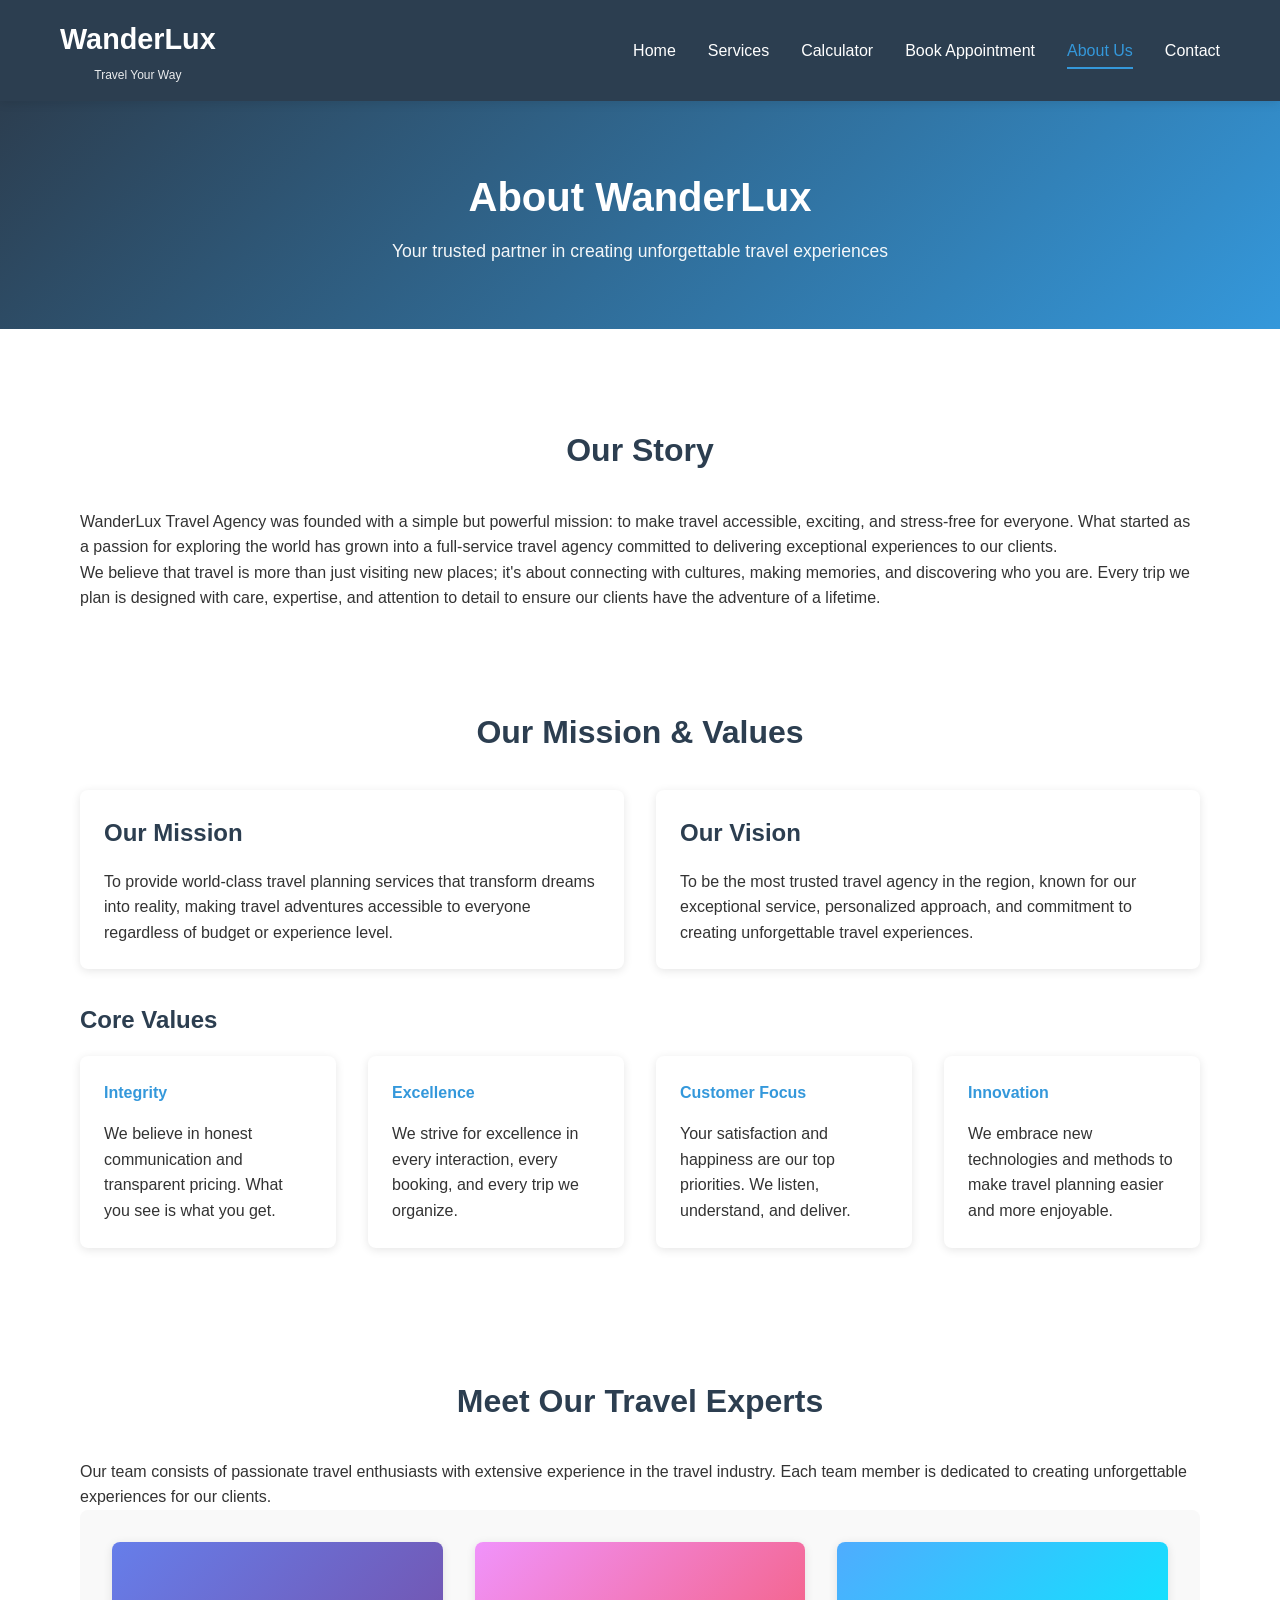
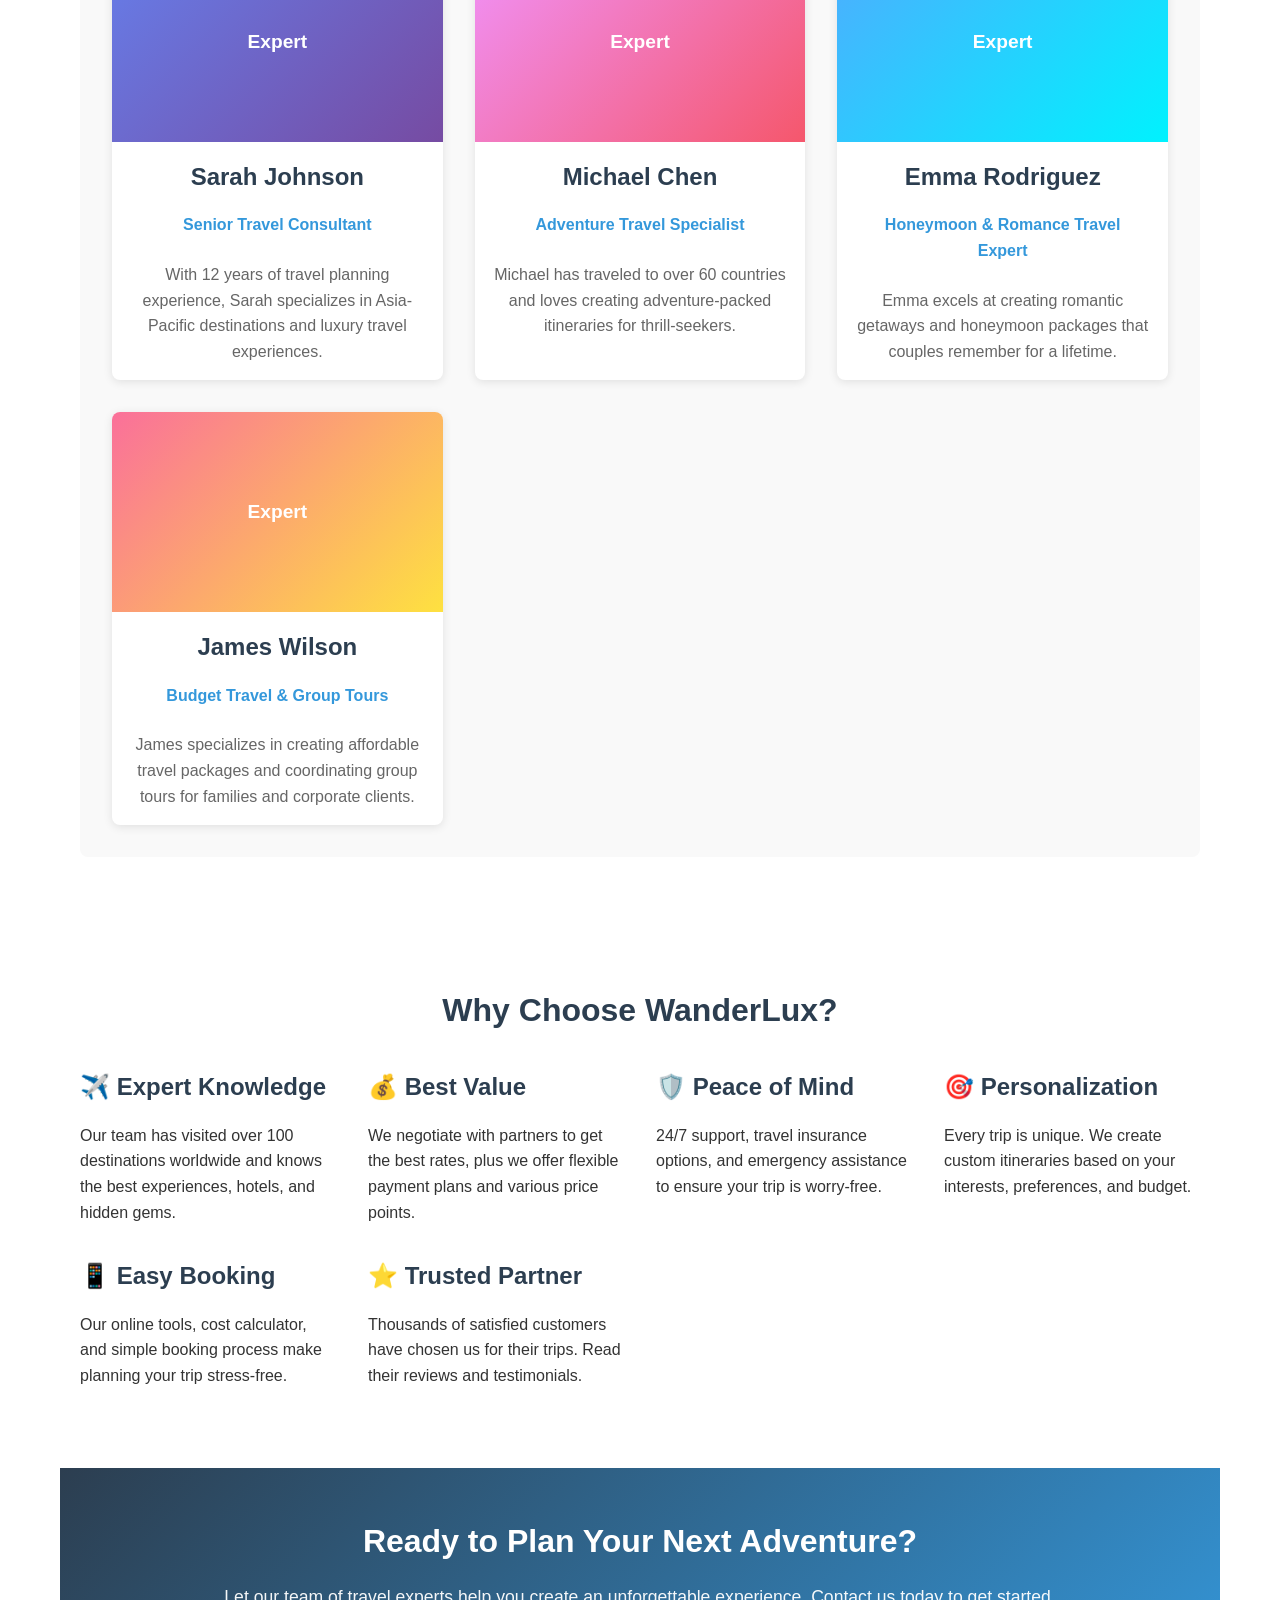
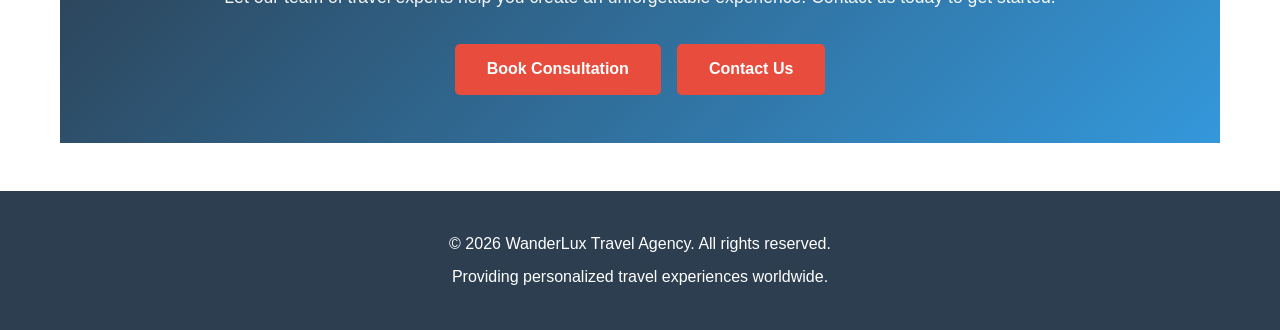
==== about.html @ 0206f582 "first commit" ====
<!DOCTYPE html>
<html lang="en">
<head>
    <meta charset="UTF-8">
    <meta name="viewport" content="width=device-width, initial-scale=1.0">
    <meta name="description" content="About WanderLux Travel Agency - Learn about our mission, team, and commitment to travel excellence.">
    <meta name="keywords" content="travel agency, about us, mission, travel experts, professional team">
    <meta name="author" content="WanderLux Travel Agency">
    <title>About Us - WanderLux Travel Agency</title>
    <link rel="stylesheet" href="css/style.css">
</head>
<body>
    <!-- Navigation Bar -->
    <nav class="navbar">
        <div class="container">
            <div class="navbar-brand">
                <h1 class="logo">WanderLux</h1>
                <p class="tagline">Travel Your Way</p>
            </div>
            <ul class="nav-links">
                <li><a href="index.html">Home</a></li>
                <li><a href="services.html">Services</a></li>
                <li><a href="calculator.html">Calculator</a></li>
                <li><a href="appointment.html">Book Appointment</a></li>
                <li><a href="about.html" class="active">About Us</a></li>
                <li><a href="contact.html">Contact</a></li>
            </ul>
        </div>
    </nav>

    <!-- Page Header -->
    <header class="page-header">
        <div class="container">
            <h1>About WanderLux</h1>
            <p>Your trusted partner in creating unforgettable travel experiences</p>
        </div>
    </header>

    <!-- Main Content -->
    <main>
        <div class="container">
            <!-- Our Story Section -->
            <section class="about-section scroll-animate">
                <h2>Our Story</h2>
                <p>WanderLux Travel Agency was founded with a simple but powerful mission: to make travel accessible, exciting, and stress-free for everyone. What started as a passion for exploring the world has grown into a full-service travel agency committed to delivering exceptional experiences to our clients.</p>
                <p>We believe that travel is more than just visiting new places; it's about connecting with cultures, making memories, and discovering who you are. Every trip we plan is designed with care, expertise, and attention to detail to ensure our clients have the adventure of a lifetime.</p>
            </section>

            <!-- Mission & Values Section -->
            <section class="mission-section scroll-animate">
                <h2>Our Mission & Values</h2>
                <div class="mission-grid">
                    <article class="mission-card">
                        <h3>Our Mission</h3>
                        <p>To provide world-class travel planning services that transform dreams into reality, making travel adventures accessible to everyone regardless of budget or experience level.</p>
                    </article>
                    <article class="mission-card">
                        <h3>Our Vision</h3>
                        <p>To be the most trusted travel agency in the region, known for our exceptional service, personalized approach, and commitment to creating unforgettable travel experiences.</p>
                    </article>
                </div>

                <h3>Core Values</h3>
                <div class="values-grid">
                    <div class="value-item">
                        <h4>Integrity</h4>
                        <p>We believe in honest communication and transparent pricing. What you see is what you get.</p>
                    </div>
                    <div class="value-item">
                        <h4>Excellence</h4>
                        <p>We strive for excellence in every interaction, every booking, and every trip we organize.</p>
                    </div>
                    <div class="value-item">
                        <h4>Customer Focus</h4>
                        <p>Your satisfaction and happiness are our top priorities. We listen, understand, and deliver.</p>
                    </div>
                    <div class="value-item">
                        <h4>Innovation</h4>
                        <p>We embrace new technologies and methods to make travel planning easier and more enjoyable.</p>
                    </div>
                </div>
            </section>

            <!-- Our Team Section -->
            <section class="team-section scroll-animate">
                <h2>Meet Our Travel Experts</h2>
                <p>Our team consists of passionate travel enthusiasts with extensive experience in the travel industry. Each team member is dedicated to creating unforgettable experiences for our clients.</p>

                <div class="team-grid">
                    <article class="team-card">
                        <div class="team-placeholder" style="background: linear-gradient(135deg, #667eea 0%, #764ba2 100%);">
                            <span>Expert</span>
                        </div>
                        <h3>Sarah Johnson</h3>
                        <p class="role">Senior Travel Consultant</p>
                        <p>With 12 years of travel planning experience, Sarah specializes in Asia-Pacific destinations and luxury travel experiences.</p>
                    </article>

                    <article class="team-card">
                        <div class="team-placeholder" style="background: linear-gradient(135deg, #f093fb 0%, #f5576c 100%);">
                            <span>Expert</span>
                        </div>
                        <h3>Michael Chen</h3>
                        <p class="role">Adventure Travel Specialist</p>
                        <p>Michael has traveled to over 60 countries and loves creating adventure-packed itineraries for thrill-seekers.</p>
                    </article>

                    <article class="team-card">
                        <div class="team-placeholder" style="background: linear-gradient(135deg, #4facfe 0%, #00f2fe 100%);">
                            <span>Expert</span>
                        </div>
                        <h3>Emma Rodriguez</h3>
                        <p class="role">Honeymoon & Romance Travel Expert</p>
                        <p>Emma excels at creating romantic getaways and honeymoon packages that couples remember for a lifetime.</p>
                    </article>

                    <article class="team-card">
                        <div class="team-placeholder" style="background: linear-gradient(135deg, #fa709a 0%, #fee140 100%);">
                            <span>Expert</span>
                        </div>
                        <h3>James Wilson</h3>
                        <p class="role">Budget Travel & Group Tours</p>
                        <p>James specializes in creating affordable travel packages and coordinating group tours for families and corporate clients.</p>
                    </article>
                </div>
            </section>

            <!-- Why Choose Us Section -->
            <section class="why-us-section scroll-animate">
                <h2>Why Choose WanderLux?</h2>
                <div class="why-grid">
                    <div class="why-item">
                        <h3>✈️ Expert Knowledge</h3>
                        <p>Our team has visited over 100 destinations worldwide and knows the best experiences, hotels, and hidden gems.</p>
                    </div>
                    <div class="why-item">
                        <h3>💰 Best Value</h3>
                        <p>We negotiate with partners to get the best rates, plus we offer flexible payment plans and various price points.</p>
                    </div>
                    <div class="why-item">
                        <h3>🛡️ Peace of Mind</h3>
                        <p>24/7 support, travel insurance options, and emergency assistance to ensure your trip is worry-free.</p>
                    </div>
                    <div class="why-item">
                        <h3>🎯 Personalization</h3>
                        <p>Every trip is unique. We create custom itineraries based on your interests, preferences, and budget.</p>
                    </div>
                    <div class="why-item">
                        <h3>📱 Easy Booking</h3>
                        <p>Our online tools, cost calculator, and simple booking process make planning your trip stress-free.</p>
                    </div>
                    <div class="why-item">
                        <h3>⭐ Trusted Partner</h3>
                        <p>Thousands of satisfied customers have chosen us for their trips. Read their reviews and testimonials.</p>
                    </div>
                </div>
            </section>

            <!-- Call to Action -->
            <section class="cta-section scroll-animate">
                <h2>Ready to Plan Your Next Adventure?</h2>
                <p>Let our team of travel experts help you create an unforgettable experience. Contact us today to get started.</p>
                <div style="display: flex; gap: 1rem; justify-content: center; flex-wrap: wrap;">
                    <a href="appointment.html" class="cta-button">Book Consultation</a>
                    <a href="contact.html" class="cta-button">Contact Us</a>
                </div>
            </section>
        </div>
    </main>

    <!-- Footer -->
    <footer class="footer">
        <div class="container">
            <p>&copy; 2026 WanderLux Travel Agency. All rights reserved.</p>
            <p>Providing personalized travel experiences worldwide.</p>
        </div>
    </footer>

    <script src="js/script.js"></script>
</body>
</html>
---- css/style.css ----
/* ============================================
   WanderLux Travel Agency - Main Stylesheet
   ============================================ */

/* Root Variables */
:root {
    --primary-color: #2c3e50;
    --secondary-color: #3498db;
    --accent-color: #e74c3c;
    --success-color: #27ae60;
    --light-gray: #ecf0f1;
    --dark-gray: #34495e;
    --text-color: #333;
    --border-color: #ddd;
    --shadow: 0 2px 10px rgba(0, 0, 0, 0.1);
    --shadow-lg: 0 4px 20px rgba(0, 0, 0, 0.15);
    --transition: all 0.3s ease;
}

/* Reset and Base Styles */
* {
    margin: 0;
    padding: 0;
    box-sizing: border-box;
}

html {
    scroll-behavior: smooth;
}

body {
    font-family: 'Segoe UI', Tahoma, Geneva, Verdana, sans-serif;
    color: var(--text-color);
    line-height: 1.6;
    background-color: #fff;
}

.container {
    max-width: 1200px;
    margin: 0 auto;
    padding: 0 20px;
}

/* Navigation Bar */
.navbar {
    background: var(--primary-color);
    color: white;
    padding: 1rem 0;
    position: sticky;
    top: 0;
    z-index: 1000;
    box-shadow: var(--shadow);
}

.navbar .container {
    display: flex;
    justify-content: space-between;
    align-items: center;
    flex-wrap: wrap;
}

.navbar-brand {
    display: flex;
    flex-direction: column;
    align-items: center;
}

.logo {
    font-size: 1.8rem;
    font-weight: bold;
    margin: 0;
}

.tagline {
    font-size: 0.75rem;
    margin: 0.25rem 0 0 0;
    opacity: 0.9;
}

.nav-links {
    display: flex;
    list-style: none;
    gap: 2rem;
    flex-wrap: wrap;
    justify-content: center;
}

.nav-links a {
    color: white;
    text-decoration: none;
    transition: var(--transition);
    padding: 0.5rem 0;
    border-bottom: 2px solid transparent;
}

.nav-links a:hover,
.nav-links a.active {
    border-bottom-color: var(--secondary-color);
    color: var(--secondary-color);
}

/* Hero Section */
.hero {
    background: linear-gradient(135deg, var(--primary-color) 0%, var(--secondary-color) 100%);
    color: white;
    padding: 8rem 20px;
    text-align: center;
    margin-bottom: 3rem;
}

.hero-content h1 {
    font-size: 3rem;
    margin-bottom: 1rem;
    animation: slideInDown 0.8s ease;
}

.hero-content p {
    font-size: 1.3rem;
    margin-bottom: 2rem;
    opacity: 0.95;
    animation: slideInUp 0.8s ease;
}

/* Page Header */
.page-header {
    background: linear-gradient(135deg, var(--primary-color) 0%, var(--secondary-color) 100%);
    color: white;
    padding: 4rem 20px;
    text-align: center;
    margin-bottom: 3rem;
}

.page-header h1 {
    font-size: 2.5rem;
    margin-bottom: 0.5rem;
}

.page-header p {
    font-size: 1.1rem;
    opacity: 0.95;
}

/* Buttons */
.cta-button {
    display: inline-block;
    background-color: var(--accent-color);
    color: white;
    padding: 0.8rem 2rem;
    border-radius: 5px;
    text-decoration: none;
    transition: var(--transition);
    border: none;
    cursor: pointer;
    font-size: 1rem;
    font-weight: 600;
}

.cta-button:hover {
    background-color: #c0392b;
    transform: translateY(-3px);
    box-shadow: var(--shadow-lg);
}

.cta-button-large {
    padding: 1rem 2.5rem;
    font-size: 1.1rem;
}

.submit-button {
    background-color: var(--secondary-color);
    color: white;
    padding: 0.8rem 2rem;
    border-radius: 5px;
    border: none;
    cursor: pointer;
    font-size: 1rem;
    font-weight: 600;
    transition: var(--transition);
}

.submit-button:hover {
    background-color: #2980b9;
    transform: translateY(-2px);
    box-shadow: var(--shadow-lg);
}

.reset-button {
    background-color: var(--light-gray);
    color: var(--text-color);
    padding: 0.8rem 2rem;
    border-radius: 5px;
    border: 1px solid var(--border-color);
    cursor: pointer;
    font-size: 1rem;
    font-weight: 600;
    transition: var(--transition);
}

.reset-button:hover {
    background-color: #d5dbdb;
}

/* Sections */
section {
    padding: 3rem 20px;
}

h2 {
    font-size: 2rem;
    margin-bottom: 2rem;
    text-align: center;
    color: var(--primary-color);
}

h3 {
    font-size: 1.5rem;
    margin-bottom: 1rem;
    color: var(--primary-color);
}

/* Featured Destinations */
.featured-destinations,
.popular-packages {
    background-color: #f9f9f9;
}

.destinations-grid,
.packages-grid {
    display: grid;
    grid-template-columns: repeat(auto-fit, minmax(250px, 1fr));
    gap: 2rem;
    margin-bottom: 2rem;
}

.destination-card,
.package-card {
    background: white;
    border-radius: 8px;
    overflow: hidden;
    box-shadow: var(--shadow);
    transition: var(--transition);
    cursor: pointer;
}

.destination-card:hover,
.package-card:hover {
    transform: translateY(-10px);
    box-shadow: var(--shadow-lg);
}

.card-image {
    height: 200px;
    position: relative;
    overflow: hidden;
}

.card-image img {
    width: 100%;
    height: 100%;
    object-fit: cover;
}

.destination-label {
    position: absolute;
    top: 10px;
    right: 10px;
    background-color: var(--accent-color);
    color: white;
    padding: 0.5rem 1rem;
    border-radius: 20px;
    font-size: 0.9rem;
    font-weight: 600;
}

.card-content {
    padding: 1.5rem;
}

.card-content h3 {
    margin-bottom: 0.8rem;
}

.card-content p {
    color: #666;
    margin-bottom: 0.8rem;
}

.price-tag {
    font-size: 1.3rem;
    color: var(--accent-color);
    font-weight: bold;
    margin-bottom: 1rem;
}

.package-card ul {
    list-style: none;
    margin: 1rem 0;
}

.package-card ul li {
    padding: 0.5rem 0;
    color: #666;
}

/* Form Styling */
.form-container {
    max-width: 600px;
    margin: 2rem auto;
    background: white;
    padding: 2rem;
    border-radius: 8px;
    box-shadow: var(--shadow);
}

.form-group {
    margin-bottom: 1.5rem;
}

.form-group label {
    display: block;
    margin-bottom: 0.5rem;
    font-weight: 600;
    color: var(--primary-color);
}

.required {
    color: var(--accent-color);
}

.form-group input[type="text"],
.form-group input[type="email"],
.form-group input[type="tel"],
.form-group input[type="date"],
.form-group input[type="number"],
.form-group select,
.form-group textarea {
    width: 100%;
    padding: 0.8rem;
    border: 1px solid var(--border-color);
    border-radius: 5px;
    font-size: 1rem;
    transition: var(--transition);
    font-family: inherit;
}

.form-group input:focus,
.form-group select:focus,
.form-group textarea:focus {
    outline: none;
    border-color: var(--secondary-color);
    box-shadow: 0 0 0 3px rgba(52, 152, 219, 0.1);
}

.form-group small {
    display: block;
    margin-top: 0.3rem;
    color: #666;
    font-size: 0.85rem;
}

.radio-group {
    display: flex;
    flex-direction: column;
    gap: 1rem;
}

.radio-option {
    display: flex;
    align-items: center;
    gap: 0.5rem;
}

.radio-option input[type="radio"] {
    width: 18px;
    height: 18px;
    cursor: pointer;
}

.radio-option label {
    margin: 0;
    font-weight: normal;
    cursor: pointer;
}

.checkbox-group {
    margin-top: 1.5rem;
}

.checkbox-group input[type="checkbox"] {
    margin-right: 0.5rem;
    width: 18px;
    height: 18px;
    cursor: pointer;
}

.checkbox-group label {
    display: inline;
    margin-bottom: 0;
    font-weight: normal;
}

.error-message {
    display: block;
    color: var(--accent-color);
    font-size: 0.85rem;
    margin-top: 0.3rem;
}

.error-message.show {
    display: block;
}

.success-message {
    background-color: #d4edda;
    border: 1px solid #c3e6cb;
    color: #155724;
    padding: 1.5rem;
    border-radius: 5px;
    margin-top: 1rem;
}

.success-message h3 {
    color: #155724;
    margin-bottom: 0.5rem;
}

/* Calculator Section */
.calculator-section {
    background-color: #f9f9f9;
}

.calculator-container {
    max-width: 700px;
    margin: 0 auto;
    background: white;
    padding: 2rem;
    border-radius: 8px;
    box-shadow: var(--shadow);
}

.calculator-form {
    margin-bottom: 2rem;
}

.result-section {
    margin-top: 2rem;
    padding: 2rem;
    background-color: #f0f8ff;
    border-radius: 8px;
    border-left: 4px solid var(--secondary-color);
}

.result-box {
    background: white;
    padding: 1.5rem;
    border-radius: 5px;
    margin: 1rem 0;
}

.result-text {
    font-size: 1.2rem;
    font-weight: 600;
    color: var(--primary-color);
    margin-bottom: 1rem;
}

.breakdown {
    margin-top: 1.5rem;
}

.breakdown h4 {
    margin-bottom: 1rem;
    color: var(--primary-color);
}

.breakdown ul {
    list-style: none;
    margin-bottom: 1rem;
}

.breakdown ul li {
    padding: 0.5rem 0;
    display: flex;
    justify-content: space-between;
    color: #666;
}

.total-cost {
    font-size: 1.3rem;
    color: var(--accent-color);
    padding-top: 1rem;
    border-top: 2px solid var(--border-color);
}

.disclaimer {
    font-size: 0.9rem;
    color: #666;
    margin-top: 1rem;
    font-style: italic;
}

/* Grid Layouts */
.info-grid,
.contact-info-grid,
.benefits-grid,
.why-grid,
.mission-grid,
.values-grid {
    display: grid;
    grid-template-columns: repeat(auto-fit, minmax(250px, 1fr));
    gap: 2rem;
    margin-bottom: 2rem;
}

.info-card,
.benefit-card,
.value-item,
.mission-card,
.contact-info-grid article {
    background: white;
    padding: 1.5rem;
    border-radius: 8px;
    box-shadow: var(--shadow);
    transition: var(--transition);
}

.info-card:hover,
.benefit-card:hover {
    transform: translateY(-5px);
    box-shadow: var(--shadow-lg);
}

.info-card h3,
.benefit-card h3,
.value-item h4 {
    margin-bottom: 1rem;
    color: var(--secondary-color);
}

/* Team Section */
.team-grid {
    display: grid;
    grid-template-columns: repeat(auto-fit, minmax(260px, 1fr));
    gap: 2rem;
    margin-bottom: 2rem;
    background-color: #f9f9f9;
    padding: 2rem;
    border-radius: 8px;
}

.team-card {
    background: white;
    border-radius: 8px;
    overflow: hidden;
    box-shadow: var(--shadow);
    transition: var(--transition);
    text-align: center;
}

.team-card:hover {
    transform: translateY(-10px);
    box-shadow: var(--shadow-lg);
}

.team-placeholder {
    height: 200px;
    display: flex;
    align-items: center;
    justify-content: center;
    color: white;
    font-size: 1.2rem;
    font-weight: bold;
}

.team-card h3 {
    padding: 1rem 1rem 0.5rem 1rem;
    margin: 0;
}

.team-card .role {
    color: var(--secondary-color);
    font-weight: 600;
    margin: 0.5rem 1rem;
}

.team-card p {
    padding: 0 1rem 1rem 1rem;
    color: #666;
    margin: 0;
}

/* Services Section */
.service-section {
    border-bottom: 1px solid var(--light-gray);
    padding: 2rem;
}

.service-content {
    display: grid;
    grid-template-columns: 1fr;
    gap: 2rem;
}

.service-section h2 {
    margin-top: 0;
}

.service-section h3 {
    margin-top: 1.5rem;
    font-size: 1.2rem;
}

.service-section ul,
.service-section p {
    line-height: 1.8;
    color: #555;
}

.service-section ul {
    list-style: none;
    margin: 1rem 0;
}

.service-section ul li {
    padding: 0.5rem 0;
    padding-left: 1.5rem;
    position: relative;
}

.service-section ul li:before {
    content: "✓";
    position: absolute;
    left: 0;
    color: var(--success-color);
    font-weight: bold;
}

/* CTA Section */
.cta-section {
    background: linear-gradient(135deg, var(--primary-color) 0%, var(--secondary-color) 100%);
    color: white;
    text-align: center;
    padding: 3rem 20px;
}

.cta-section h2 {
    color: white;
    margin-bottom: 1rem;
}

.cta-section p {
    font-size: 1.1rem;
    margin-bottom: 2rem;
    opacity: 0.95;
}

/* FAQ Section */
.faq-section {
    background-color: #f9f9f9;
}

.faq-grid {
    display: grid;
    grid-template-columns: repeat(auto-fit, minmax(300px, 1fr));
    gap: 2rem;
}

.faq-item {
    background: white;
    padding: 1.5rem;
    border-radius: 8px;
    box-shadow: var(--shadow);
}

.faq-item h3 {
    margin-top: 0;
    margin-bottom: 1rem;
    color: var(--secondary-color);
    font-size: 1.1rem;
}

.faq-item p {
    color: #666;
    margin: 0;
}

/* Map Section */
.map-container {
    border-radius: 8px;
    overflow: hidden;
    margin-bottom: 2rem;
}

/* Footer */
.footer {
    background-color: var(--primary-color);
    color: white;
    text-align: center;
    padding: 2rem;
    margin-top: 3rem;
}

.footer p {
    margin: 0.5rem 0;
}

/* Scroll Animations */
.scroll-animate {
    opacity: 0;
    animation: fadeInUp 0.8s ease forwards;
}

@keyframes fadeInUp {
    from {
        opacity: 0;
        transform: translateY(30px);
    }
    to {
        opacity: 1;
        transform: translateY(0);
    }
}

@keyframes slideInDown {
    from {
        opacity: 0;
        transform: translateY(-30px);
    }
    to {
        opacity: 1;
        transform: translateY(0);
    }
}

@keyframes slideInUp {
    from {
        opacity: 0;
        transform: translateY(30px);
    }
    to {
        opacity: 1;
        transform: translateY(0);
    }
}

/* Responsive Design */
@media (max-width: 768px) {
    .navbar .container {
        flex-direction: column;
        gap: 1rem;
    }

    .nav-links {
        gap: 1rem;
    }

    .hero-content h1 {
        font-size: 2rem;
    }

    .hero-content p {
        font-size: 1rem;
    }

    .page-header h1 {
        font-size: 1.8rem;
    }

    h2 {
        font-size: 1.5rem;
    }

    .destinations-grid,
    .packages-grid,
    .info-grid,
    .contact-info-grid,
    .benefits-grid,
    .why-grid {
        grid-template-columns: 1fr;
    }

    .team-grid {
        grid-template-columns: repeat(auto-fit, minmax(200px, 1fr));
    }

    .form-container {
        padding: 1.5rem;
    }

    .cta-button {
        padding: 0.7rem 1.5rem;
        font-size: 0.95rem;
    }

    .submit-button,
    .reset-button {
        width: 100%;
        margin-bottom: 0.5rem;
    }

    .service-content {
        grid-template-columns: 1fr;
    }

    section {
        padding: 2rem 15px;
    }
}

@media (max-width: 480px) {
    .hero-content h1 {
        font-size: 1.5rem;
    }

    .hero-content p {
        font-size: 0.9rem;
    }

    .page-header h1 {
        font-size: 1.5rem;
    }

    h2 {
        font-size: 1.3rem;
    }

    h3 {
        font-size: 1.2rem;
    }

    .nav-links {
        gap: 0.5rem;
    }

    .navbar-brand {
        margin-bottom: 1rem;
    }

    .form-group input,
    .form-group select,
    .form-group textarea {
        font-size: 16px;
    }

    .cta-button {
        display: block;
        width: 100%;
        text-align: center;
        margin-bottom: 1rem;
    }

    .radio-group {
        gap: 0.8rem;
    }

    section {
        padding: 1.5rem 10px;
    }

    .destinations-grid,
    .packages-grid {
        gap: 1.5rem;
    }

    .calculator-container {
        padding: 1rem;
    }
}

/* Accessibility Improvements */
:focus {
    outline: 2px solid var(--secondary-color);
    outline-offset: 2px;
}

a:focus,
button:focus {
    outline: 2px solid var(--secondary-color);
    outline-offset: 2px;
}

/* Print Styles */
@media print {
    .navbar,
    .cta-button,
    .nav-links {
        display: none;
    }

    body {
        font-size: 12pt;
        color: black;
    }

    a {
        text-decoration: underline;
    }
}
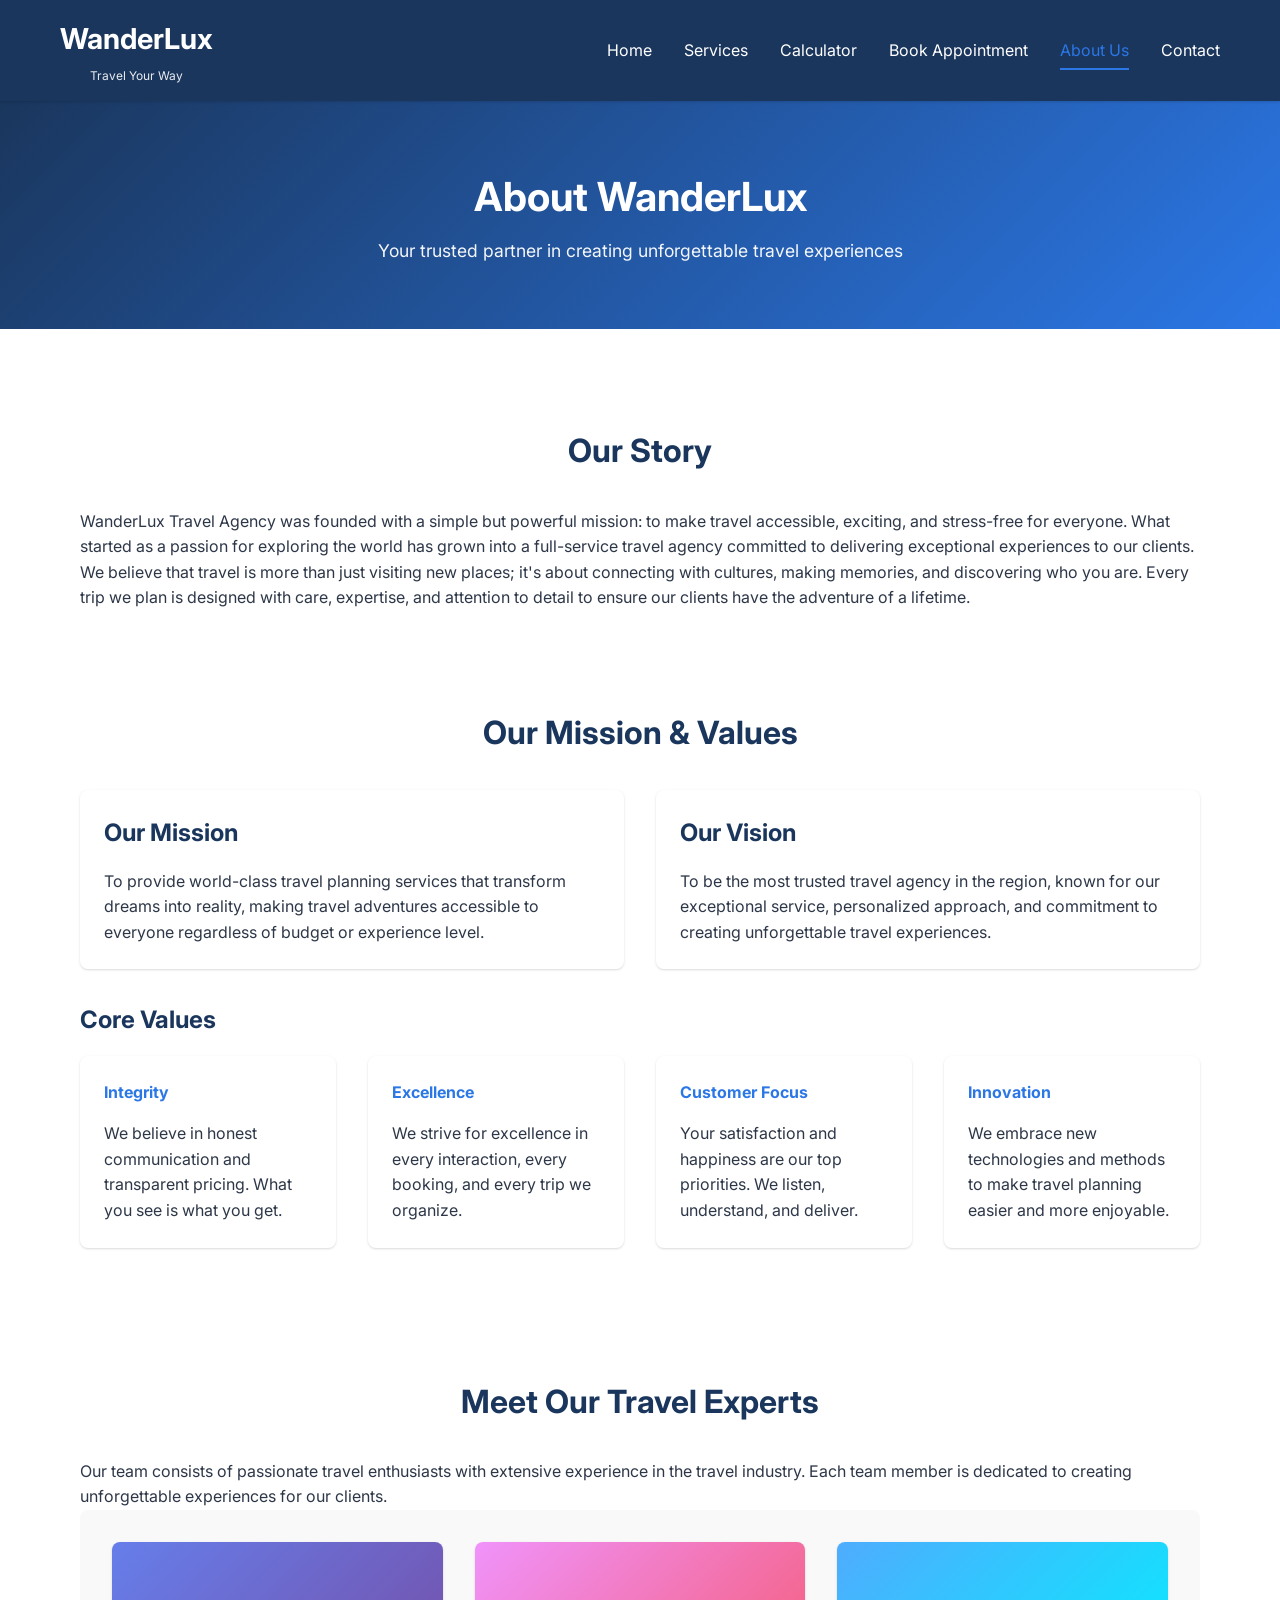
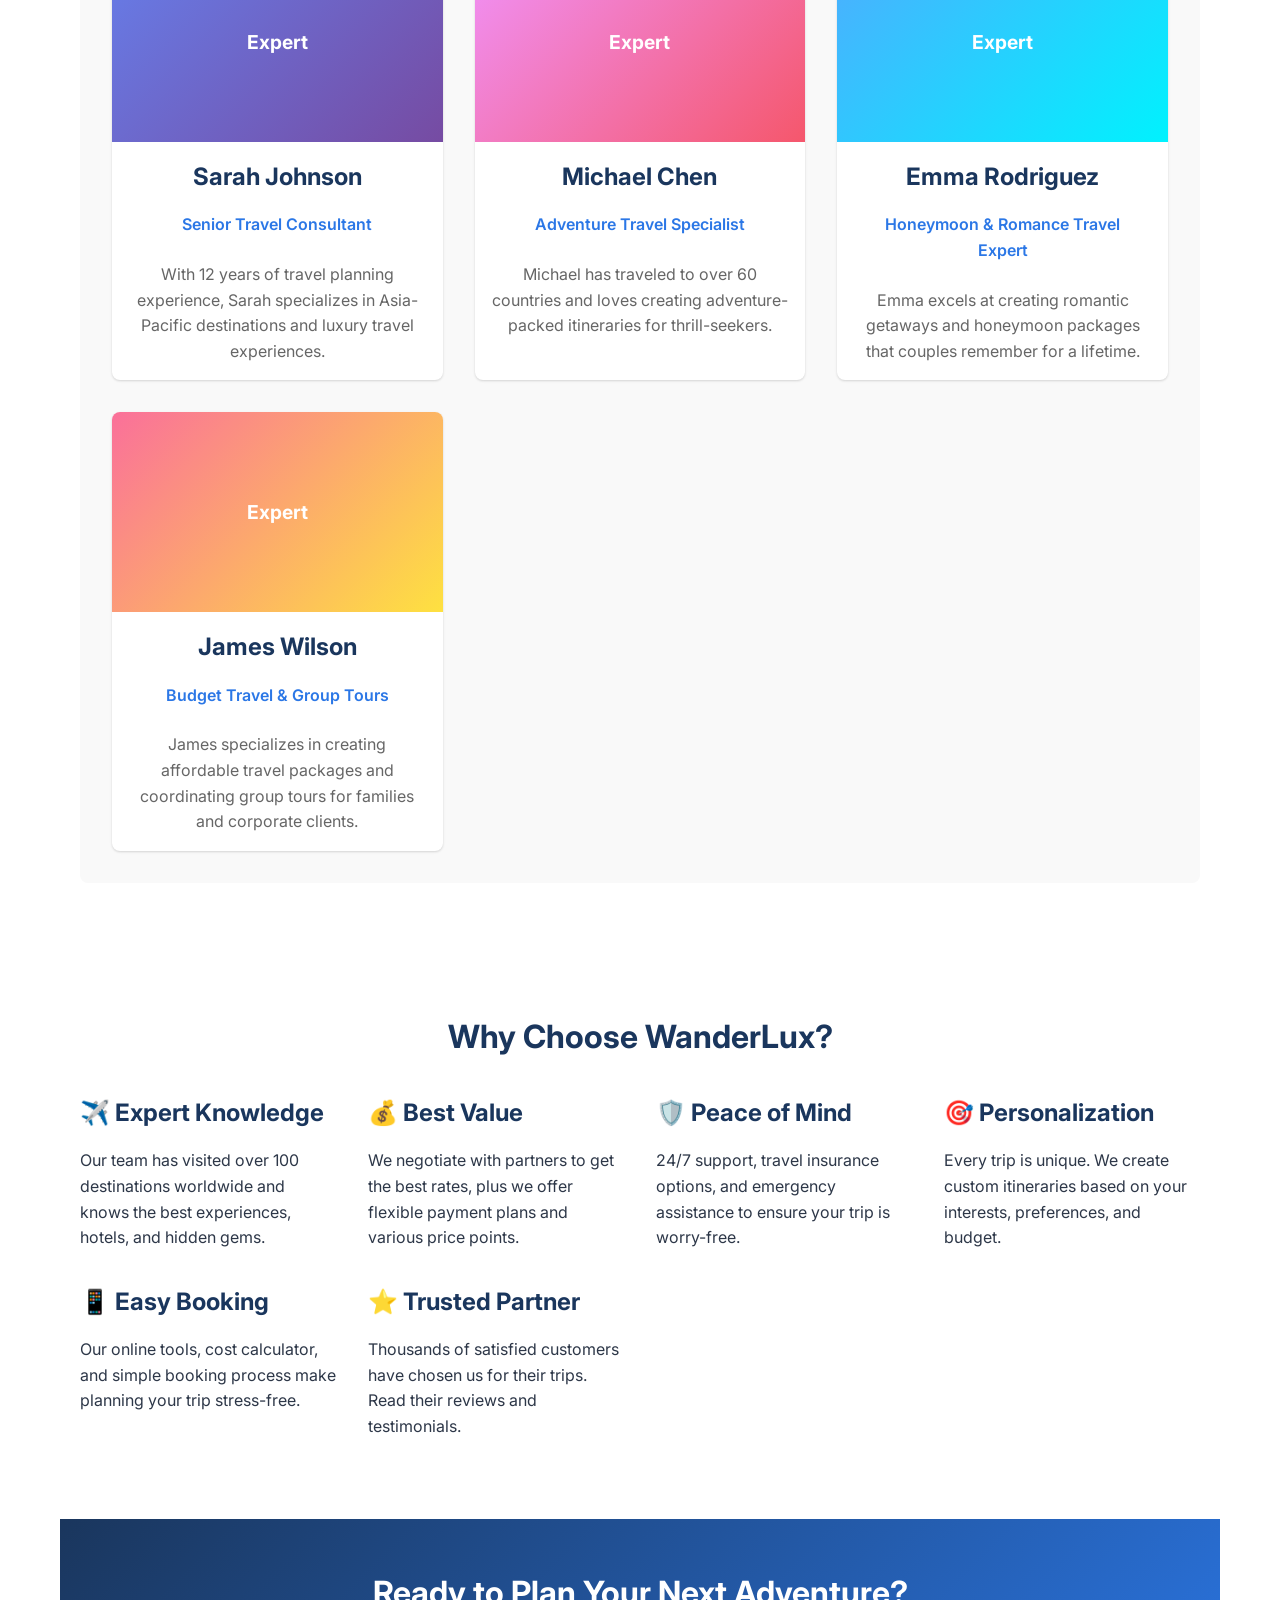
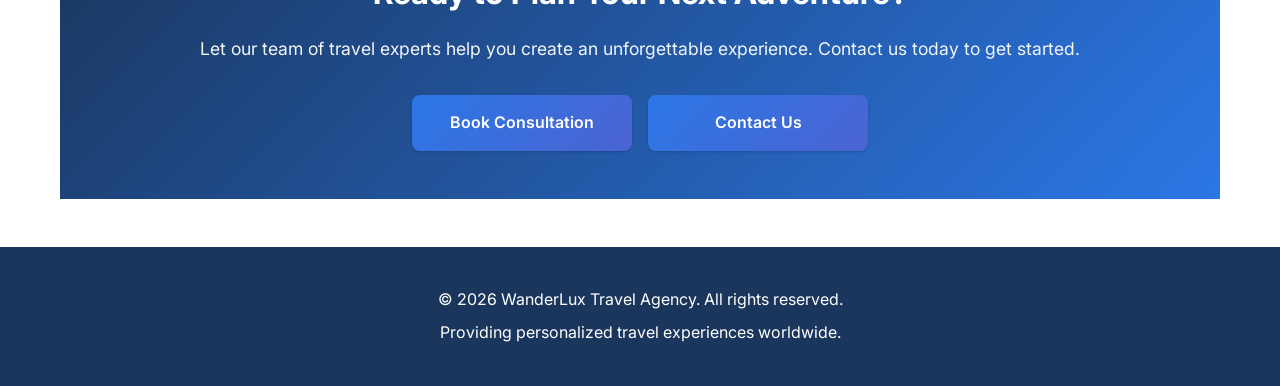
==== commit 01877977: "vv" ====
--- a/about.html
+++ b/about.html
@@ -7,6 +7,9 @@
     <meta name="keywords" content="travel agency, about us, mission, travel experts, professional team">
     <meta name="author" content="WanderLux Travel Agency">
     <title>About Us - WanderLux Travel Agency</title>
+    <link rel="preconnect" href="https://fonts.googleapis.com">
+    <link rel="preconnect" href="https://fonts.gstatic.com" crossorigin>
+    <link href="https://fonts.googleapis.com/css2?family=Inter:wght@300;400;500;600;700&display=swap" rel="stylesheet">
     <link rel="stylesheet" href="css/style.css">
 </head>
 <body>
--- a/css/style.css
+++ b/css/style.css
@@ -4,17 +4,21 @@
 
 /* Root Variables */
 :root {
-    --primary-color: #2c3e50;
-    --secondary-color: #3498db;
-    --accent-color: #e74c3c;
-    --success-color: #27ae60;
-    --light-gray: #ecf0f1;
-    --dark-gray: #34495e;
-    --text-color: #333;
-    --border-color: #ddd;
-    --shadow: 0 2px 10px rgba(0, 0, 0, 0.1);
-    --shadow-lg: 0 4px 20px rgba(0, 0, 0, 0.15);
-    --transition: all 0.3s ease;
+    --primary-color: #1a365d;
+    --secondary-color: #2b77e6;
+    --accent-color: #e53e3e;
+    --success-color: #38a169;
+    --light-gray: #f7fafc;
+    --medium-gray: #e2e8f0;
+    --dark-gray: #4a5568;
+    --text-color: #2d3748;
+    --border-color: #e2e8f0;
+    --shadow: 0 1px 3px rgba(0, 0, 0, 0.1), 0 1px 2px rgba(0, 0, 0, 0.06);
+    --shadow-lg: 0 10px 15px -3px rgba(0, 0, 0, 0.1), 0 4px 6px -2px rgba(0, 0, 0, 0.05);
+    --shadow-xl: 0 20px 25px -5px rgba(0, 0, 0, 0.1), 0 10px 10px -5px rgba(0, 0, 0, 0.04);
+    --transition: all 0.3s cubic-bezier(0.4, 0, 0.2, 1);
+    --border-radius: 8px;
+    --border-radius-lg: 12px;
 }
 
 /* Reset and Base Styles */
@@ -29,10 +33,12 @@
 }
 
 body {
-    font-family: 'Segoe UI', Tahoma, Geneva, Verdana, sans-serif;
+    font-family: 'Inter', -apple-system, BlinkMacSystemFont, 'Segoe UI', Roboto, 'Helvetica Neue', Arial, sans-serif;
     color: var(--text-color);
     line-height: 1.6;
-    background-color: #fff;
+    background-color: #ffffff;
+    -webkit-font-smoothing: antialiased;
+    -moz-osx-font-smoothing: grayscale;
 }
 
 .container {
@@ -101,24 +107,127 @@
 
 /* Hero Section */
 .hero {
-    background: linear-gradient(135deg, var(--primary-color) 0%, var(--secondary-color) 100%);
+    position: relative;
+    height: 80vh;
+    min-height: 600px;
+    overflow: hidden;
+    margin-bottom: 3rem;
+}
+
+.hero-slider {
+    position: relative;
+    width: 100%;
+    height: 100%;
+}
+
+.slide {
+    position: absolute;
+    top: 0;
+    left: 0;
+    width: 100%;
+    height: 100%;
+    background-size: cover;
+    background-position: center;
+    background-repeat: no-repeat;
+    opacity: 0;
+    transition: opacity 1s ease-in-out;
+}
+
+.slide.active {
+    opacity: 1;
+}
+
+.hero-overlay {
+    position: absolute;
+    top: 0;
+    left: 0;
+    width: 100%;
+    height: 100%;
+    background: linear-gradient(135deg, rgba(44, 62, 80, 0.7) 0%, rgba(52, 152, 219, 0.6) 100%);
+}
+
+.hero-content {
+    position: relative;
+    z-index: 2;
+    max-width: 760px;
+    margin: 0 auto;
+    padding: 0 20px;
+    height: 100%;
+    display: flex;
+    flex-direction: column;
+    justify-content: center;
+    align-items: center;
+    text-align: center;
     color: white;
-    padding: 8rem 20px;
-    text-align: center;
-    margin-bottom: 3rem;
 }
 
 .hero-content h1 {
-    font-size: 3rem;
-    margin-bottom: 1rem;
-    animation: slideInDown 0.8s ease;
+    font-size: 3.5rem;
+    margin-bottom: 1.2rem;
+    text-shadow: 2px 2px 4px rgba(0, 0, 0, 0.3);
+    animation: slideInDown 1s ease;
 }
 
 .hero-content p {
-    font-size: 1.3rem;
+    font-size: 1.25rem;
     margin-bottom: 2rem;
+    max-width: 580px;
     opacity: 0.95;
-    animation: slideInUp 0.8s ease;
+    text-shadow: 1px 1px 2px rgba(0, 0, 0, 0.3);
+    animation: slideInUp 1s ease 0.2s both;
+}
+
+.slider-controls {
+    position: absolute;
+    bottom: 28px;
+    left: 50%;
+    transform: translateX(-50%);
+    display: flex;
+    align-items: center;
+    gap: 18px;
+    padding: 0 10px;
+    z-index: 3;
+}
+
+.slider-btn {
+    background: rgba(255, 255, 255, 0.92);
+    border: 1px solid rgba(0, 0, 0, 0.08);
+    width: 50px;
+    height: 50px;
+    border-radius: 50%;
+    cursor: pointer;
+    font-size: 18px;
+    color: var(--primary-color);
+    transition: all 0.3s ease;
+    display: flex;
+    align-items: center;
+    justify-content: center;
+    box-shadow: var(--shadow);
+}
+
+.slider-btn:hover {
+    background: white;
+    transform: scale(1.1);
+    box-shadow: 0 4px 12px rgba(0, 0, 0, 0.2);
+}
+
+.slider-dots {
+    display: flex;
+    gap: 10px;
+}
+
+.dot {
+    width: 12px;
+    height: 12px;
+    border-radius: 50%;
+    background: rgba(255, 255, 255, 0.6);
+    cursor: pointer;
+    transition: all 0.3s ease;
+}
+
+.dot.active {
+    background: white;
+    transform: scale(1.3);
 }
 
 /* Page Header */
@@ -142,27 +251,52 @@
 
 /* Buttons */
 .cta-button {
-    display: inline-block;
-    background-color: var(--accent-color);
+    display: inline-flex;
+    align-items: center;
+    justify-content: center;
+    min-width: 220px;
+    background: linear-gradient(135deg, var(--secondary-color) 0%, #4c63d2 100%);
     color: white;
-    padding: 0.8rem 2rem;
-    border-radius: 5px;
+    padding: 0.95rem 2.25rem;
+    border-radius: var(--border-radius);
     text-decoration: none;
     transition: var(--transition);
     border: none;
     cursor: pointer;
     font-size: 1rem;
     font-weight: 600;
+    box-shadow: var(--shadow);
+    position: relative;
+    overflow: hidden;
+}
+
+.cta-button:before {
+    content: '';
+    position: absolute;
+    top: 0;
+    left: -100%;
+    width: 100%;
+    height: 100%;
+    background: linear-gradient(90deg, transparent, rgba(255, 255, 255, 0.2), transparent);
+    transition: left 0.5s;
+}
+
+.cta-button:hover:before {
+    left: 100%;
 }
 
 .cta-button:hover {
-    background-color: #c0392b;
-    transform: translateY(-3px);
+    transform: translateY(-2px);
     box-shadow: var(--shadow-lg);
+    background: linear-gradient(135deg, #4c63d2 0%, var(--secondary-color) 100%);
+}
+
+.cta-button:active {
+    transform: translateY(0);
 }
 
 .cta-button-large {
-    padding: 1rem 2.5rem;
+    padding: 1.125rem 2.5rem;
     font-size: 1.1rem;
 }
 
@@ -235,21 +369,25 @@
 .destination-card,
 .package-card {
     background: white;
-    border-radius: 8px;
+    border-radius: var(--border-radius-lg);
     overflow: hidden;
     box-shadow: var(--shadow);
     transition: var(--transition);
     cursor: pointer;
+    display: flex;
+    flex-direction: column;
+    border: 1px solid var(--medium-gray);
 }
 
 .destination-card:hover,
 .package-card:hover {
-    transform: translateY(-10px);
-    box-shadow: var(--shadow-lg);
+    transform: translateY(-8px);
+    box-shadow: var(--shadow-xl);
+    border-color: var(--secondary-color);
 }
 
 .card-image {
-    height: 200px;
+    height: 240px;
     position: relative;
     overflow: hidden;
 }
@@ -258,22 +396,81 @@
     width: 100%;
     height: 100%;
     object-fit: cover;
+    display: block;
+    transition: var(--transition);
+}
+
+.destination-card:hover .card-image img {
+    transform: scale(1.05);
 }
 
 .destination-label {
     position: absolute;
-    top: 10px;
-    right: 10px;
-    background-color: var(--accent-color);
-    color: white;
+    top: 12px;
+    right: 12px;
+    background: rgba(255, 255, 255, 0.95);
+    backdrop-filter: blur(10px);
+    color: var(--primary-color);
     padding: 0.5rem 1rem;
     border-radius: 20px;
+    font-size: 0.85rem;
+    font-weight: 600;
+    box-shadow: var(--shadow);
+}
+
+.card-content {
+    padding: 2rem;
+    flex: 1;
+}
+
+.card-content h3 {
+    margin-bottom: 0.75rem;
+    color: var(--primary-color);
+    font-weight: 600;
+}
+
+.card-content p {
+    color: var(--dark-gray);
+    margin-bottom: 0.75rem;
+    font-size: 0.95rem;
+}
+
+.package-card {
+    padding: 2rem;
+    gap: 1.25rem;
+}
+
+.package-card h3 {
+    margin-top: 0;
+    font-weight: 600;
+}
+
+.package-card p {
+    color: var(--dark-gray);
+    margin-bottom: 1rem;
+    font-size: 0.95rem;
+}
+
+.package-card ul {
+    list-style: none;
+    margin: 1.25rem 0;
+    padding-left: 1rem;
+}
+
+.package-card ul li {
+    padding: 0.5rem 0;
+    color: var(--dark-gray);
+    position: relative;
     font-size: 0.9rem;
-    font-weight: 600;
-}
-
-.card-content {
-    padding: 1.5rem;
+}
+
+.package-card ul li:before {
+    content: '✓';
+    position: absolute;
+    left: -1rem;
+    color: var(--success-color);
+    font-weight: bold;
+    font-size: 0.9rem;
 }
 
 .card-content h3 {
@@ -307,20 +504,22 @@
     max-width: 600px;
     margin: 2rem auto;
     background: white;
-    padding: 2rem;
-    border-radius: 8px;
-    box-shadow: var(--shadow);
+    padding: 2.5rem;
+    border-radius: var(--border-radius-lg);
+    box-shadow: var(--shadow-xl);
+    border: 1px solid var(--medium-gray);
 }
 
 .form-group {
-    margin-bottom: 1.5rem;
+    margin-bottom: 1.75rem;
 }
 
 .form-group label {
     display: block;
     margin-bottom: 0.5rem;
     font-weight: 600;
-    color: var(--primary-color);
+    color: var(--text-color);
+    font-size: 0.95rem;
 }
 
 .required {
@@ -335,12 +534,13 @@
 .form-group select,
 .form-group textarea {
     width: 100%;
-    padding: 0.8rem;
-    border: 1px solid var(--border-color);
-    border-radius: 5px;
+    padding: 0.875rem 1rem;
+    border: 2px solid var(--medium-gray);
+    border-radius: var(--border-radius);
     font-size: 1rem;
     transition: var(--transition);
     font-family: inherit;
+    background-color: white;
 }
 
 .form-group input:focus,
@@ -348,7 +548,14 @@
 .form-group textarea:focus {
     outline: none;
     border-color: var(--secondary-color);
-    box-shadow: 0 0 0 3px rgba(52, 152, 219, 0.1);
+    box-shadow: 0 0 0 3px rgba(43, 119, 230, 0.1);
+    transform: translateY(-1px);
+}
+
+.form-group input::placeholder,
+.form-group textarea::placeholder {
+    color: var(--dark-gray);
+    opacity: 0.7;
 }
 
 .form-group small {
@@ -402,26 +609,33 @@
 .error-message {
     display: block;
     color: var(--accent-color);
-    font-size: 0.85rem;
-    margin-top: 0.3rem;
+    font-size: 0.875rem;
+    margin-top: 0.5rem;
+    font-weight: 500;
+    opacity: 0;
+    transform: translateY(-10px);
+    transition: var(--transition);
 }
 
 .error-message.show {
-    display: block;
+    opacity: 1;
+    transform: translateY(0);
 }
 
 .success-message {
-    background-color: #d4edda;
-    border: 1px solid #c3e6cb;
-    color: #155724;
+    background: linear-gradient(135deg, #f0fff4 0%, #c6f6d5 100%);
+    border: 1px solid var(--success-color);
+    color: #22543d;
     padding: 1.5rem;
-    border-radius: 5px;
+    border-radius: var(--border-radius);
     margin-top: 1rem;
+    box-shadow: var(--shadow);
 }
 
 .success-message h3 {
-    color: #155724;
+    color: #22543d;
     margin-bottom: 0.5rem;
+    font-weight: 600;
 }
 
 /* Calculator Section */
@@ -707,14 +921,11 @@
 /* Scroll Animations */
 .scroll-animate {
     opacity: 0;
+    transform: translateY(30px);
     animation: fadeInUp 0.8s ease forwards;
 }
 
 @keyframes fadeInUp {
-    from {
-        opacity: 0;
-        transform: translateY(30px);
-    }
     to {
         opacity: 1;
         transform: translateY(0);
@@ -741,6 +952,34 @@
         opacity: 1;
         transform: translateY(0);
     }
+}
+
+/* Additional animations */
+@keyframes pulse {
+    0%, 100% {
+        transform: scale(1);
+    }
+    50% {
+        transform: scale(1.05);
+    }
+}
+
+@keyframes float {
+    0%, 100% {
+        transform: translateY(0px);
+    }
+    50% {
+        transform: translateY(-10px);
+    }
+}
+
+/* Apply subtle animations */
+.destination-card:nth-child(odd) {
+    animation: float 6s ease-in-out infinite;
+}
+
+.package-card:nth-child(even) {
+    animation: float 6s ease-in-out infinite 1s;
 }
 
 /* Responsive Design */
@@ -755,11 +994,21 @@
     }
 
     .hero-content h1 {
-        font-size: 2rem;
+        font-size: 2.4rem;
     }
 
     .hero-content p {
-        font-size: 1rem;
+        font-size: 1.05rem;
+    }
+
+    .hero-content {
+        padding: 0 16px;
+    }
+
+    .slider-controls {
+        position: static;
+        transform: none;
+        margin-top: 1.5rem;
     }
 
     .page-header h1 {
